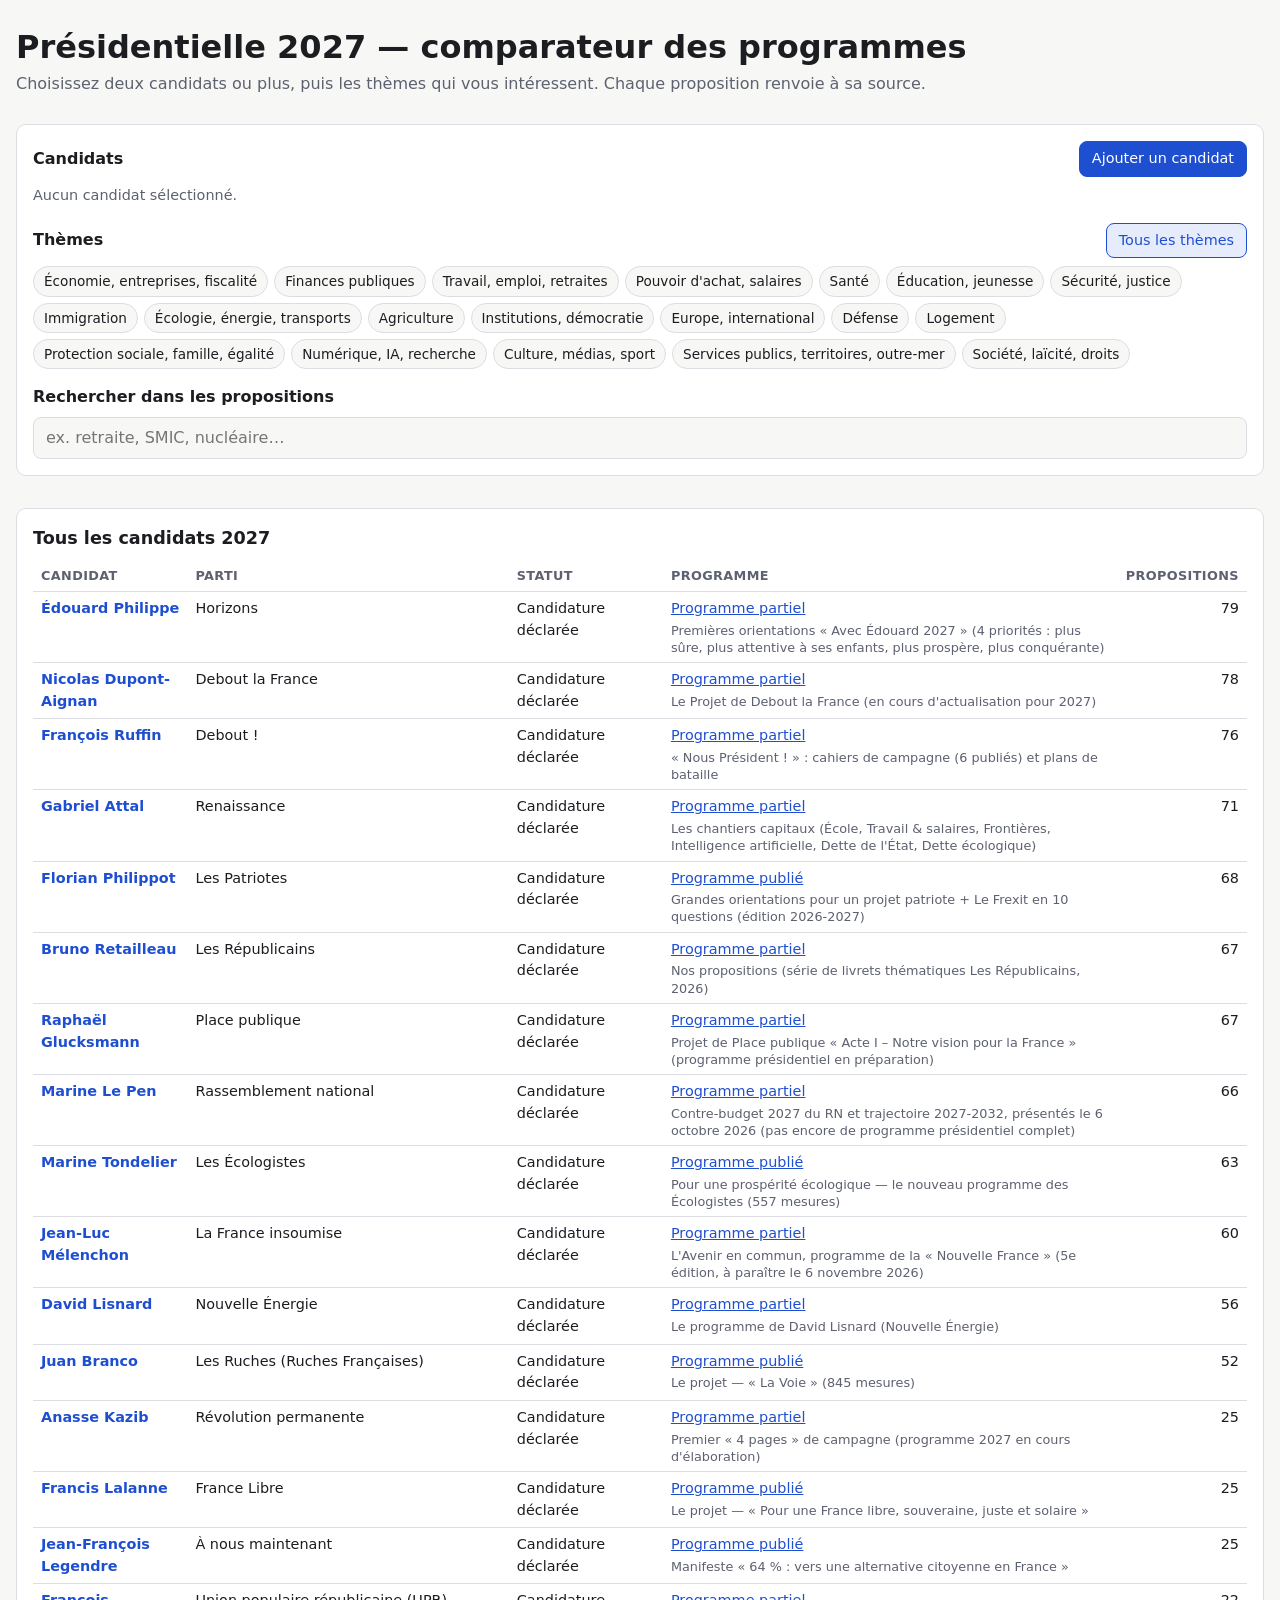
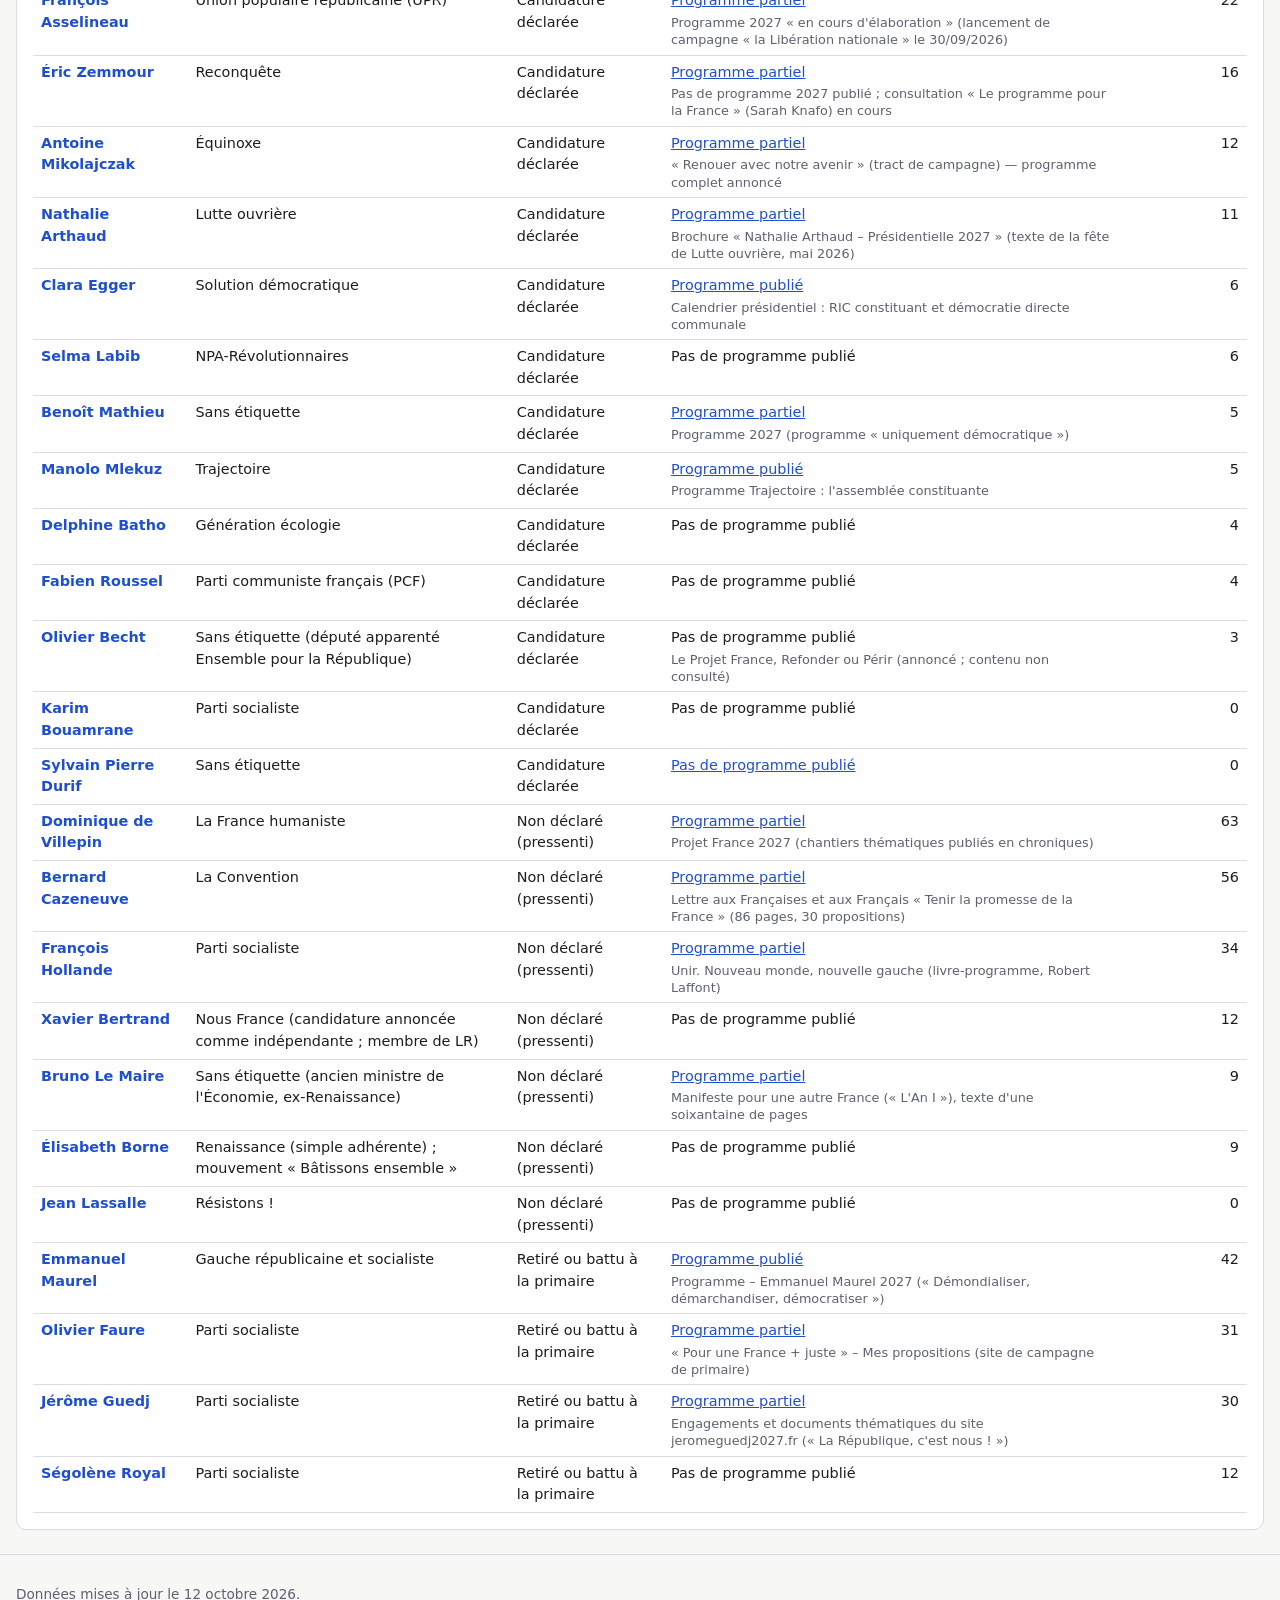
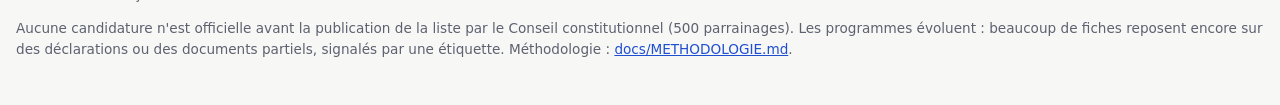
==== index.html @ 2c22872b "Comparateur des programmes de la présidentielle 2027 Site statique (index.html, assets/) qui compare" ====
<!doctype html>
<html lang="fr">
<head>
  <meta charset="utf-8">
  <meta name="viewport" content="width=device-width, initial-scale=1">
  <title>Comparateur présidentielle 2027</title>
  <meta name="description" content="Comparez, thème par thème, les propositions des candidats à l'élection présidentielle française de 2027, et leurs programmes de 2022.">
  <link rel="stylesheet" href="assets/style.css">
</head>
<body>
  <header class="site-header">
    <div class="wrap">
      <h1>Présidentielle 2027 — comparateur des programmes</h1>
      <p class="lede">Choisissez deux candidats ou plus, puis les thèmes qui vous intéressent. Chaque proposition renvoie à sa source.</p>
    </div>
  </header>

  <main class="wrap">
    <section class="controls" aria-label="Filtres">
      <div class="control-block">
        <div class="control-head">
          <h2>Candidats</h2>
          <button type="button" id="open-picker" class="btn">Ajouter un candidat</button>
        </div>
        <ul id="selection" class="selection" aria-live="polite"></ul>
        <div id="picker" class="picker" hidden>
          <input type="search" id="picker-search" placeholder="Rechercher un candidat ou un parti" aria-label="Rechercher un candidat">
          <div id="picker-list"></div>
        </div>
      </div>

      <div class="control-block">
        <div class="control-head">
          <h2>Thèmes</h2>
          <button type="button" id="all-themes" class="btn btn-ghost">Tous les thèmes</button>
        </div>
        <div id="themes" class="chips" role="group" aria-label="Thèmes"></div>
      </div>

      <div class="control-block">
        <label for="search" class="h2-like">Rechercher dans les propositions</label>
        <input type="search" id="search" placeholder="ex. retraite, SMIC, nucléaire…">
      </div>
    </section>

    <section id="cards" class="cards" aria-label="Candidats sélectionnés"></section>
    <section id="results" aria-label="Comparatif"></section>
    <section id="overview" aria-label="Vue d'ensemble"></section>
  </main>

  <footer class="site-footer">
    <div class="wrap">
      <p id="data-date"></p>
      <p>Aucune candidature n'est officielle avant la publication de la liste par le Conseil constitutionnel (500 parrainages). Les programmes évoluent : beaucoup de fiches reposent encore sur des déclarations ou des documents partiels, signalés par une étiquette. Méthodologie : <a href="docs/METHODOLOGIE.md">docs/METHODOLOGIE.md</a>.</p>
    </div>
  </footer>

  <script src="assets/app.js"></script>
</body>
</html>
---- assets/style.css ----
:root {
  --bg: #f7f7f5;
  --surface: #ffffff;
  --text: #1c1d21;
  --muted: #5d6170;
  --border: #dcdde2;
  --accent: #1f4fd1;
  --accent-soft: #e6ecfb;
  --warn-soft: #fdf1dc;
  --warn: #8a5a00;
  --radius: 10px;
  color-scheme: light;
}
@media (prefers-color-scheme: dark) {
  :root {
    --bg: #15161a;
    --surface: #1e2026;
    --text: #e9eaee;
    --muted: #a3a7b4;
    --border: #343743;
    --accent: #8fb0ff;
    --accent-soft: #263257;
    --warn-soft: #3a2e17;
    --warn: #f2c26b;
    color-scheme: dark;
  }
}

* { box-sizing: border-box; }
body {
  margin: 0;
  background: var(--bg);
  color: var(--text);
  font: 16px/1.5 system-ui, -apple-system, "Segoe UI", Roboto, sans-serif;
}
a { color: var(--accent); }
.wrap { max-width: 1280px; margin: 0 auto; padding: 0 16px; }

.site-header { padding: 28px 0 12px; }
.site-header h1 { font-size: clamp(1.4rem, 3.5vw, 2rem); margin: 0 0 6px; line-height: 1.2; }
.lede { margin: 0; color: var(--muted); }

h2, .h2-like { font-size: 1rem; font-weight: 650; margin: 0; display: block; }

.controls {
  display: grid;
  gap: 16px;
  background: var(--surface);
  border: 1px solid var(--border);
  border-radius: var(--radius);
  padding: 16px;
  margin: 16px 0;
}
.control-head { display: flex; align-items: center; justify-content: space-between; gap: 8px; margin-bottom: 8px; }
.control-block { min-width: 0; }
.control-block > .h2-like { margin-bottom: 8px; }

input[type="search"] {
  width: 100%;
  font: inherit;
  padding: 8px 12px;
  border: 1px solid var(--border);
  border-radius: 8px;
  background: var(--bg);
  color: var(--text);
}

.btn {
  font: inherit;
  font-size: .9rem;
  padding: 6px 12px;
  border-radius: 8px;
  border: 1px solid var(--accent);
  background: var(--accent);
  color: var(--surface);
  cursor: pointer;
  white-space: nowrap;
}
.btn-ghost { background: transparent; color: var(--accent); }
.btn-ghost[aria-pressed="true"] { background: var(--accent-soft); }
.prog-title {
  display: -webkit-box; -webkit-line-clamp: 2; -webkit-box-orient: vertical; overflow: hidden;
  color: var(--muted); font-size: .8rem; line-height: 1.35; margin-top: 2px;
}

.chips { display: flex; flex-wrap: wrap; gap: 6px; }
.chip {
  font: inherit;
  font-size: .85rem;
  padding: 4px 10px;
  border-radius: 999px;
  border: 1px solid var(--border);
  background: var(--bg);
  color: var(--text);
  cursor: pointer;
}
.chip[aria-pressed="true"] { background: var(--accent-soft); border-color: var(--accent); color: var(--accent); font-weight: 600; }

.selection { list-style: none; margin: 0; padding: 0; display: flex; flex-wrap: wrap; gap: 6px; }
.selection:empty::before { content: "Aucun candidat sélectionné."; color: var(--muted); font-size: .9rem; }
.selection li {
  display: inline-flex; align-items: center; gap: 4px;
  background: var(--accent-soft); color: var(--accent);
  border-radius: 999px; padding: 2px 4px 2px 10px; font-size: .9rem; font-weight: 600;
}
.selection button {
  border: 0; background: transparent; color: inherit; cursor: pointer;
  font-size: 1.1rem; line-height: 1; padding: 2px 6px; border-radius: 999px;
}

.picker { margin-top: 10px; border-top: 1px solid var(--border); padding-top: 10px; }
#picker-list { max-height: 360px; overflow-y: auto; margin-top: 8px; }
.picker-group h3 { font-size: .8rem; text-transform: uppercase; letter-spacing: .04em; color: var(--muted); margin: 12px 0 4px; }
.picker-item {
  display: flex; align-items: baseline; gap: 8px; width: 100%;
  font: inherit; text-align: left; padding: 6px 8px; border: 0; border-radius: 6px;
  background: transparent; color: var(--text); cursor: pointer;
}
.picker-item:hover, .picker-item:focus-visible { background: var(--accent-soft); }
.picker-item[aria-pressed="true"] { font-weight: 650; color: var(--accent); }
.picker-item small { color: var(--muted); }

.cards { display: grid; grid-template-columns: repeat(auto-fill, minmax(260px, 1fr)); gap: 12px; margin-bottom: 16px; }
.card { background: var(--surface); border: 1px solid var(--border); border-radius: var(--radius); padding: 14px; }
.card h3 { margin: 0; font-size: 1.05rem; }
.card .meta { color: var(--muted); font-size: .88rem; margin: 2px 0 8px; }
.card dl { margin: 0; font-size: .88rem; display: grid; grid-template-columns: auto 1fr; gap: 2px 8px; }
.card dt { color: var(--muted); }
.card dd { margin: 0; }
.card details { margin-top: 8px; font-size: .85rem; color: var(--muted); }
.card summary { cursor: pointer; color: var(--accent); }

.badge { display: inline-block; font-size: .72rem; font-weight: 600; padding: 1px 7px; border-radius: 999px; vertical-align: middle; }
.badge-year { background: var(--accent-soft); color: var(--accent); }
.badge-nature { background: var(--warn-soft); color: var(--warn); }

.theme-section { margin-bottom: 20px; }
.theme-section > h2 { font-size: 1.15rem; margin: 0 0 8px; padding-top: 8px; }
.theme-scroll { overflow-x: auto; }
.theme-grid { display: grid; gap: 12px; grid-template-columns: repeat(var(--n), minmax(240px, 1fr)); }
.col { background: var(--surface); border: 1px solid var(--border); border-radius: var(--radius); padding: 12px; min-width: 0; }
.col-head { font-weight: 650; font-size: .92rem; border-bottom: 1px solid var(--border); padding-bottom: 6px; margin-bottom: 8px; }
.col ul { list-style: none; margin: 0; padding: 0; display: grid; gap: 10px; }
.prop-title { font-weight: 600; font-size: .93rem; }
.prop-detail { font-size: .87rem; color: var(--muted); margin: 2px 0 0; }
.prop-meta { font-size: .78rem; margin-top: 2px; display: flex; gap: 8px; align-items: center; flex-wrap: wrap; }
.empty { color: var(--muted); font-size: .88rem; font-style: italic; }
mark { background: #ffe58a; color: #1c1d21; border-radius: 2px; }

.overview { background: var(--surface); border: 1px solid var(--border); border-radius: var(--radius); padding: 16px; margin-bottom: 24px; }
.overview h2 { font-size: 1.1rem; margin-bottom: 8px; }
.table-scroll { overflow-x: auto; }
table { border-collapse: collapse; width: 100%; font-size: .9rem; }
th, td { text-align: left; padding: 6px 8px; border-bottom: 1px solid var(--border); vertical-align: top; }
th { color: var(--muted); font-weight: 600; font-size: .8rem; text-transform: uppercase; letter-spacing: .03em; }
td button { font: inherit; border: 0; background: none; padding: 0; color: var(--accent); cursor: pointer; text-align: left; font-weight: 600; }
td.num { text-align: right; font-variant-numeric: tabular-nums; }

@media (max-width: 640px) {
  .chips { flex-wrap: nowrap; overflow-x: auto; padding-bottom: 4px; scrollbar-width: thin; }
  .chip { flex: none; }
  .theme-scroll { scroll-snap-type: x mandatory; margin: 0 -16px; padding: 0 16px; scroll-padding: 0 16px; }
  .theme-grid { grid-template-columns: repeat(var(--n), 82vw); }
  .theme-grid > .col { scroll-snap-align: start; }
}

.site-footer { border-top: 1px solid var(--border); color: var(--muted); font-size: .85rem; padding: 16px 0 32px; margin-top: 24px; }
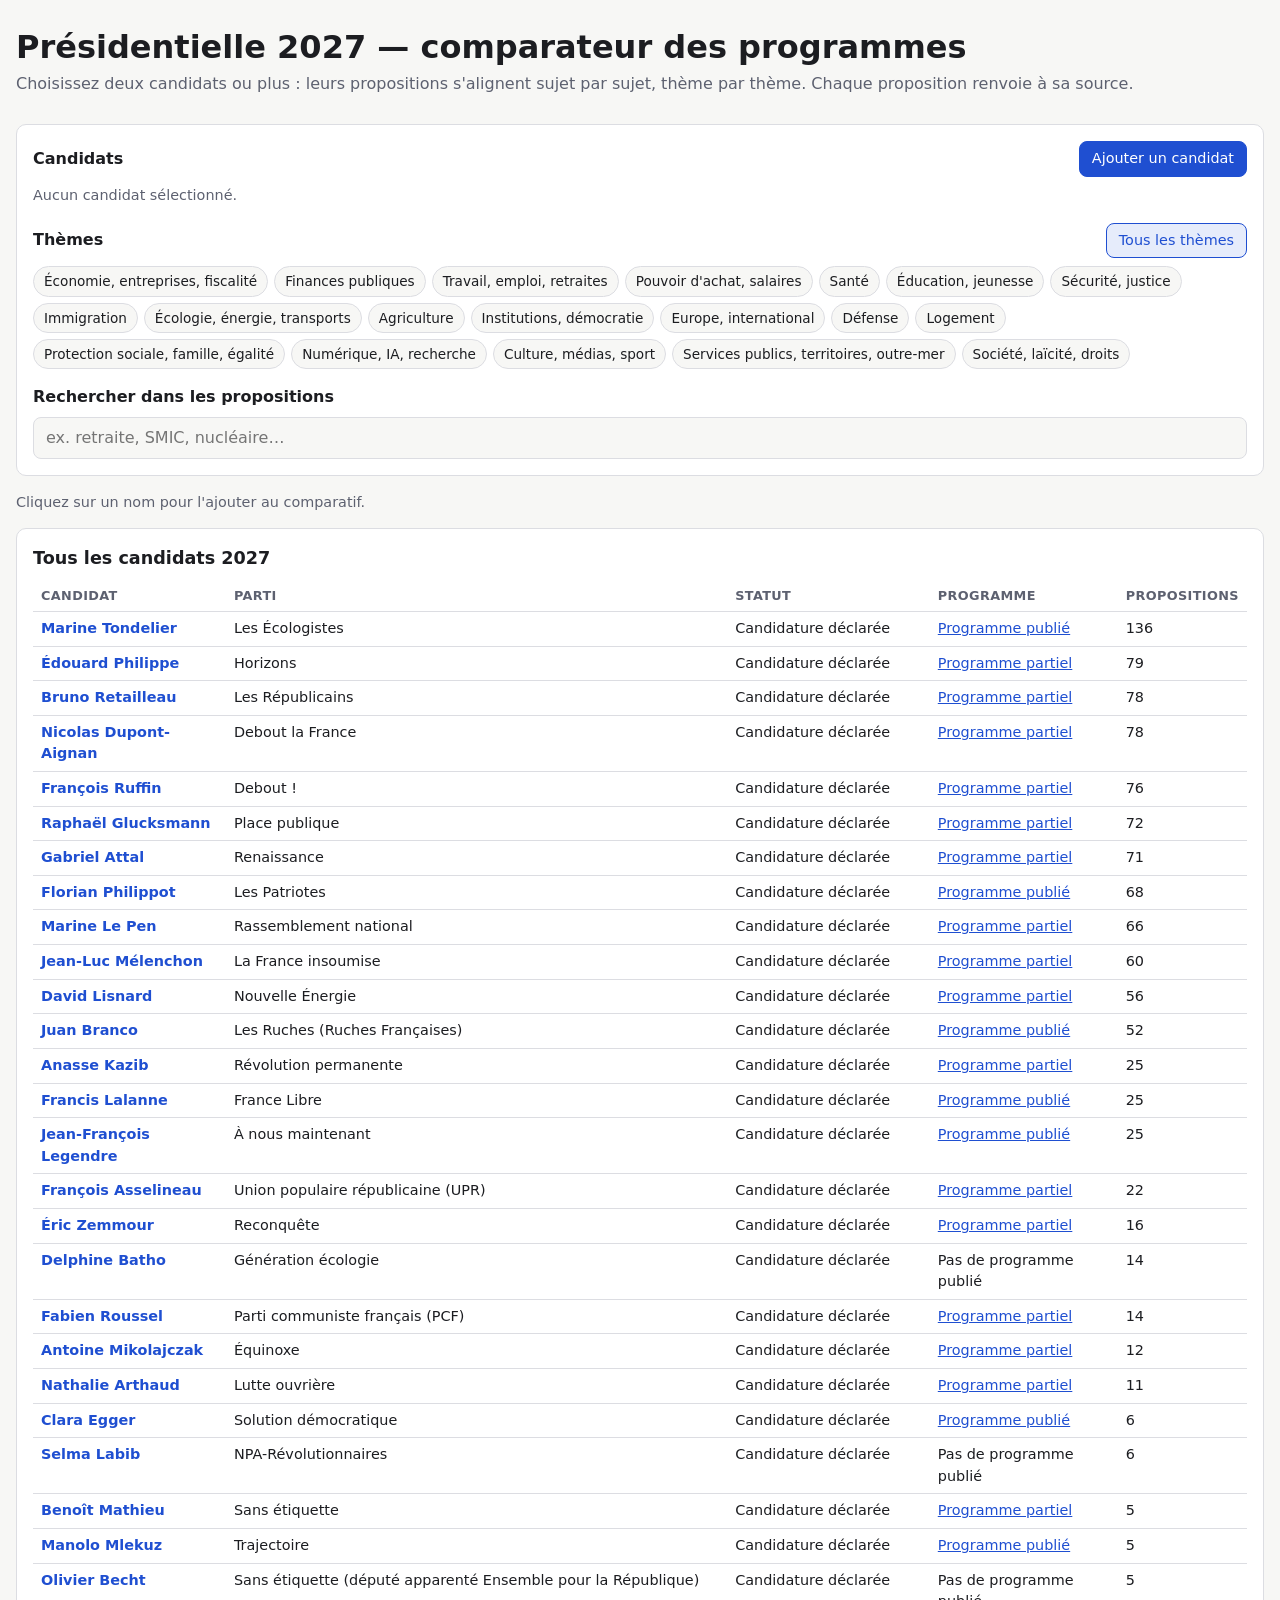
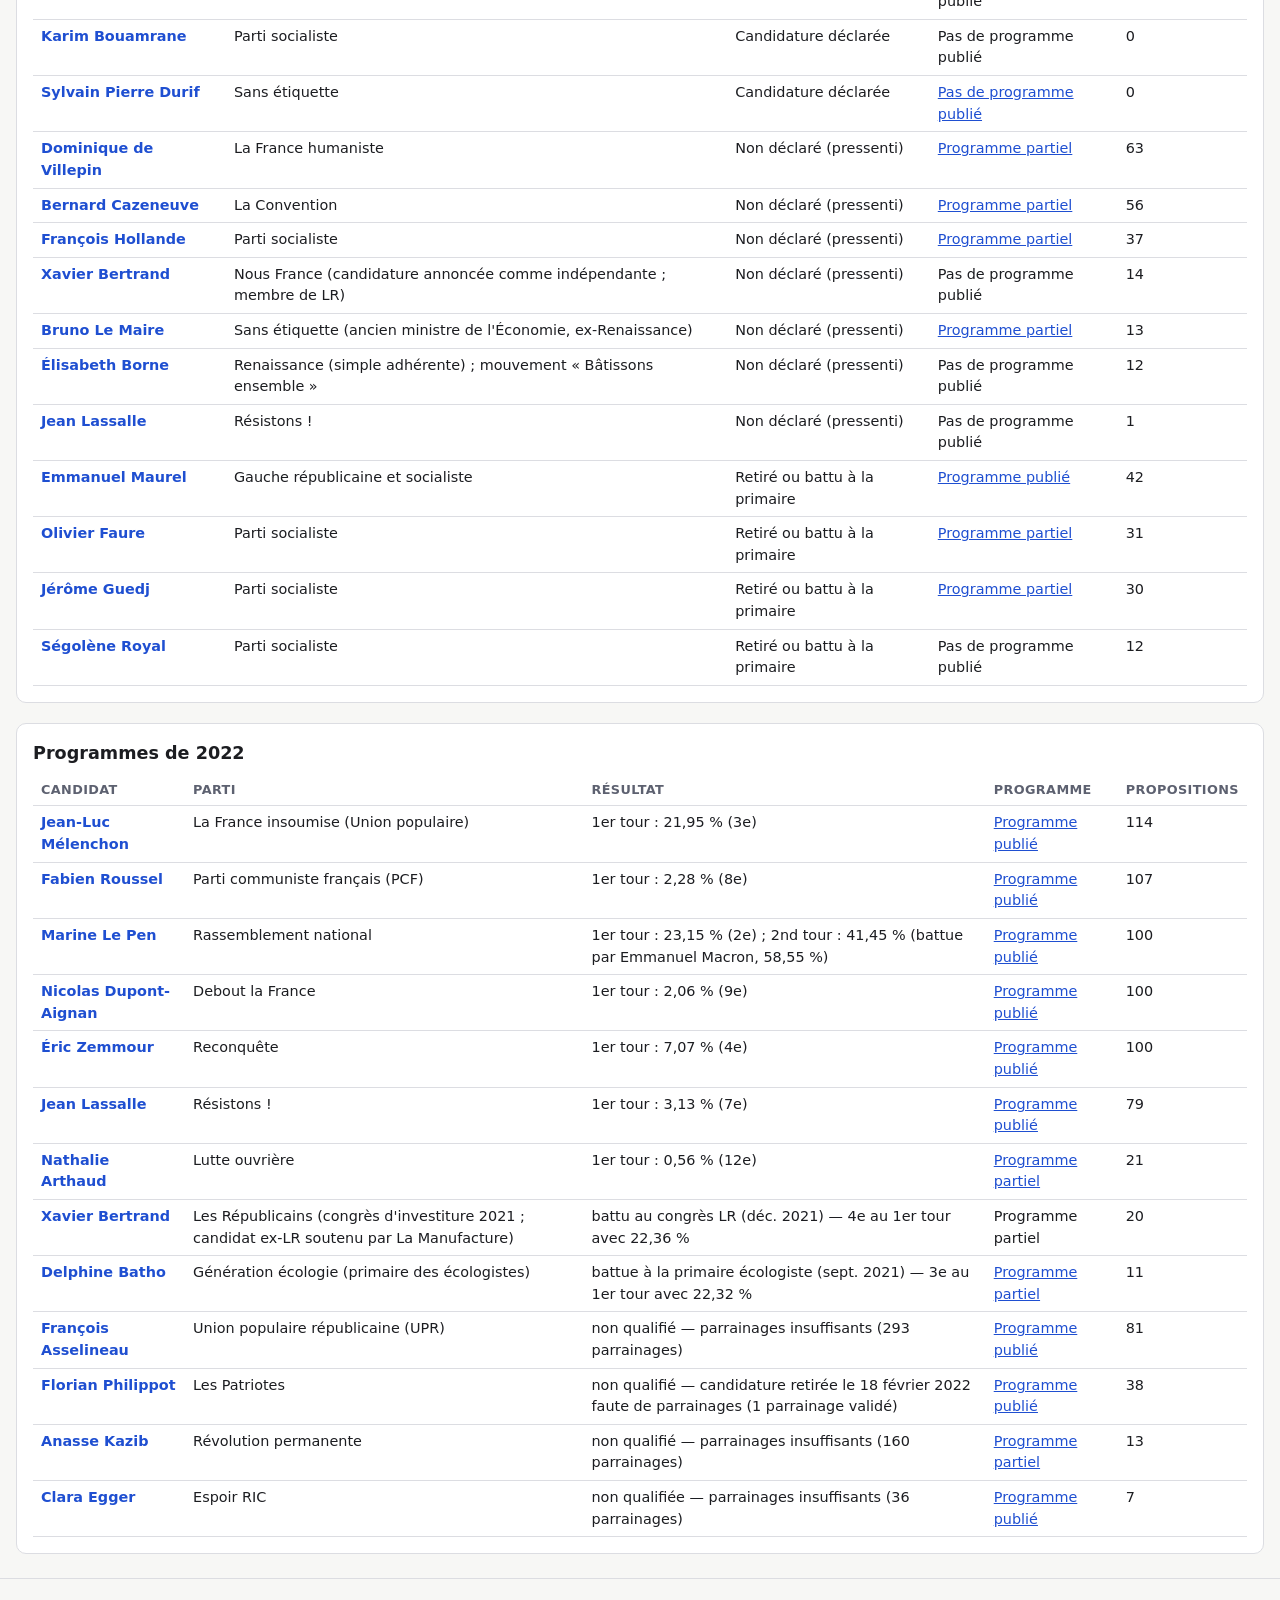
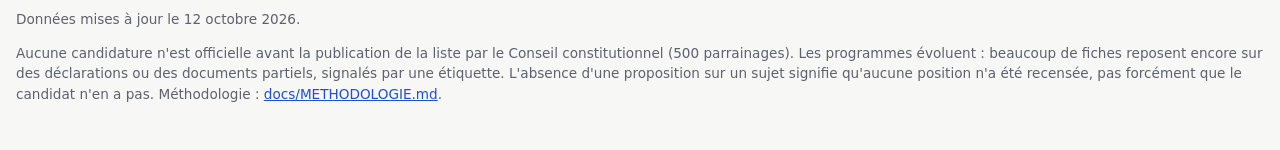
==== commit 71dc495b: "Comparatif sujet par sujet : une ligne par sujet, une colonne par candidat - data/themes.json : 19 t" ====
--- a/index.html
+++ b/index.html
@@ -4,14 +4,14 @@
   <meta charset="utf-8">
   <meta name="viewport" content="width=device-width, initial-scale=1">
   <title>Comparateur présidentielle 2027</title>
-  <meta name="description" content="Comparez, thème par thème, les propositions des candidats à l'élection présidentielle française de 2027, et leurs programmes de 2022.">
+  <meta name="description" content="Comparez, sujet par sujet, les propositions des candidats à l'élection présidentielle française de 2027, et leurs programmes de 2022.">
   <link rel="stylesheet" href="assets/style.css">
 </head>
 <body>
   <header class="site-header">
     <div class="wrap">
       <h1>Présidentielle 2027 — comparateur des programmes</h1>
-      <p class="lede">Choisissez deux candidats ou plus, puis les thèmes qui vous intéressent. Chaque proposition renvoie à sa source.</p>
+      <p class="lede">Choisissez deux candidats ou plus : leurs propositions s'alignent sujet par sujet, thème par thème. Chaque proposition renvoie à sa source.</p>
     </div>
   </header>
 
@@ -43,15 +43,19 @@
       </div>
     </section>
 
-    <section id="cards" class="cards" aria-label="Candidats sélectionnés"></section>
-    <section id="results" aria-label="Comparatif"></section>
+    <section id="compare" aria-label="Comparatif" hidden>
+      <div id="compare-head" class="compare-head"></div>
+      <div id="synthese"></div>
+      <div id="results"></div>
+    </section>
+
     <section id="overview" aria-label="Vue d'ensemble"></section>
   </main>
 
   <footer class="site-footer">
     <div class="wrap">
       <p id="data-date"></p>
-      <p>Aucune candidature n'est officielle avant la publication de la liste par le Conseil constitutionnel (500 parrainages). Les programmes évoluent : beaucoup de fiches reposent encore sur des déclarations ou des documents partiels, signalés par une étiquette. Méthodologie : <a href="docs/METHODOLOGIE.md">docs/METHODOLOGIE.md</a>.</p>
+      <p>Aucune candidature n'est officielle avant la publication de la liste par le Conseil constitutionnel (500 parrainages). Les programmes évoluent : beaucoup de fiches reposent encore sur des déclarations ou des documents partiels, signalés par une étiquette. L'absence d'une proposition sur un sujet signifie qu'aucune position n'a été recensée, pas forcément que le candidat n'en a pas. Méthodologie : <a href="docs/METHODOLOGIE.md">docs/METHODOLOGIE.md</a>.</p>
     </div>
   </footer>
 
--- a/assets/style.css
+++ b/assets/style.css
@@ -79,7 +79,7 @@
 .btn-ghost { background: transparent; color: var(--accent); }
 .btn-ghost[aria-pressed="true"] { background: var(--accent-soft); }
 .prog-title {
-  display: -webkit-box; -webkit-line-clamp: 2; -webkit-box-orient: vertical; overflow: hidden;
+  display: -webkit-box; max-width: 32ch; -webkit-line-clamp: 2; -webkit-box-orient: vertical; overflow: hidden;
   color: var(--muted); font-size: .8rem; line-height: 1.35; margin-top: 2px;
 }
 
@@ -120,48 +120,74 @@
 .picker-item[aria-pressed="true"] { font-weight: 650; color: var(--accent); }
 .picker-item small { color: var(--muted); }
 
-.cards { display: grid; grid-template-columns: repeat(auto-fill, minmax(260px, 1fr)); gap: 12px; margin-bottom: 16px; }
-.card { background: var(--surface); border: 1px solid var(--border); border-radius: var(--radius); padding: 14px; }
-.card h3 { margin: 0; font-size: 1.05rem; }
-.card .meta { color: var(--muted); font-size: .88rem; margin: 2px 0 8px; }
-.card dl { margin: 0; font-size: .88rem; display: grid; grid-template-columns: auto 1fr; gap: 2px 8px; }
-.card dt { color: var(--muted); }
-.card dd { margin: 0; }
-.card details { margin-top: 8px; font-size: .85rem; color: var(--muted); }
-.card summary { cursor: pointer; color: var(--accent); }
-
 .badge { display: inline-block; font-size: .72rem; font-weight: 600; padding: 1px 7px; border-radius: 999px; vertical-align: middle; }
-.badge-year { background: var(--accent-soft); color: var(--accent); }
 .badge-nature { background: var(--warn-soft); color: var(--warn); }
-
-.theme-section { margin-bottom: 20px; }
-.theme-section > h2 { font-size: 1.15rem; margin: 0 0 8px; padding-top: 8px; }
-.theme-scroll { overflow-x: auto; }
-.theme-grid { display: grid; gap: 12px; grid-template-columns: repeat(var(--n), minmax(240px, 1fr)); }
-.col { background: var(--surface); border: 1px solid var(--border); border-radius: var(--radius); padding: 12px; min-width: 0; }
-.col-head { font-weight: 650; font-size: .92rem; border-bottom: 1px solid var(--border); padding-bottom: 6px; margin-bottom: 8px; }
-.col ul { list-style: none; margin: 0; padding: 0; display: grid; gap: 10px; }
-.prop-title { font-weight: 600; font-size: .93rem; }
-.prop-detail { font-size: .87rem; color: var(--muted); margin: 2px 0 0; }
-.prop-meta { font-size: .78rem; margin-top: 2px; display: flex; gap: 8px; align-items: center; flex-wrap: wrap; }
-.empty { color: var(--muted); font-size: .88rem; font-style: italic; }
+.empty, .hint { color: var(--muted); font-size: .9rem; }
+.empty { font-style: italic; }
 mark { background: #ffe58a; color: #1c1d21; border-radius: 2px; }
 
-.overview { background: var(--surface); border: 1px solid var(--border); border-radius: var(--radius); padding: 16px; margin-bottom: 24px; }
-.overview h2 { font-size: 1.1rem; margin-bottom: 8px; }
+/* ---------- tableaux ---------- */
 .table-scroll { overflow-x: auto; }
 table { border-collapse: collapse; width: 100%; font-size: .9rem; }
 th, td { text-align: left; padding: 6px 8px; border-bottom: 1px solid var(--border); vertical-align: top; }
-th { color: var(--muted); font-weight: 600; font-size: .8rem; text-transform: uppercase; letter-spacing: .03em; }
-td button { font: inherit; border: 0; background: none; padding: 0; color: var(--accent); cursor: pointer; text-align: left; font-weight: 600; }
-td.num { text-align: right; font-variant-numeric: tabular-nums; }
+thead th { color: var(--muted); font-weight: 600; font-size: .8rem; text-transform: uppercase; letter-spacing: .03em; }
+tbody th { font-weight: 600; color: var(--muted); font-size: .85rem; }
+td.num { font-variant-numeric: tabular-nums; }
+button.link { font: inherit; border: 0; background: none; padding: 0; color: var(--accent); cursor: pointer; text-align: left; font-weight: 600; }
+.none { color: var(--muted); }
 
-@media (max-width: 640px) {
+.overview, .synthese { background: var(--surface); border: 1px solid var(--border); border-radius: var(--radius); padding: 16px; margin-bottom: 20px; }
+.overview h2, .synthese h2 { font-size: 1.1rem; margin-bottom: 8px; }
+.synthese details { font-size: .82rem; color: var(--muted); }
+.synthese summary { cursor: pointer; color: var(--accent); }
+.synthese thead th { color: var(--text); text-transform: none; letter-spacing: 0; font-size: .92rem; }
+.synthese .counts th a { color: var(--text); font-weight: 500; }
+.synthese .counts td { font-weight: 600; }
+.synthese .subhead th { padding-top: 16px; color: var(--text); }
+.btn-small { font-size: .8rem; padding: 3px 10px; }
+
+/* ---------- comparatif : une ligne par sujet, une colonne par candidat ---------- */
+#compare { --sujet-w: 200px; scroll-margin-top: 8px; }
+.compare-head, .theme-table .row {
+  display: grid;
+  grid-template-columns: var(--sujet-w) repeat(var(--n), minmax(0, 1fr));
+  gap: 0 16px;
+}
+.compare-head {
+  position: sticky; top: 0; z-index: 2;
+  background: var(--bg);
+  border-bottom: 2px solid var(--text);
+  padding: 10px 0 8px;
+  margin-bottom: 12px;
+}
+.compare-head .corner { color: var(--muted); font-size: .8rem; text-transform: uppercase; letter-spacing: .03em; align-self: end; }
+.head-cell { min-width: 0; }
+.head-cell strong { display: block; font-size: 1rem; line-height: 1.25; }
+.head-cell span { display: block; color: var(--muted); font-size: .8rem; }
+
+.theme-section { margin-bottom: 28px; scroll-margin-top: 80px; }
+.theme-section > h2 { font-size: 1.2rem; margin: 0 0 4px; padding: 8px 0; }
+.theme-table { background: var(--surface); border: 1px solid var(--border); border-radius: var(--radius); padding: 0 14px; }
+.theme-table .row { padding: 12px 0; border-top: 1px solid var(--border); }
+.theme-table .row:first-child { border-top: 0; }
+.sujet { font-weight: 650; font-size: .9rem; color: var(--accent); }
+.cell { min-width: 0; overflow-wrap: anywhere; hyphens: auto; }
+.cell ul { list-style: none; margin: 0; padding: 0; display: grid; gap: 10px; }
+.cell .none { font-size: .82rem; font-style: italic; margin: 0; }
+.prop-title { font-weight: 600; font-size: .92rem; line-height: 1.35; }
+.prop-detail { font-size: .85rem; color: var(--muted); margin: 2px 0 0; }
+.prop-meta { font-size: .76rem; margin-top: 3px; display: flex; gap: 8px; align-items: center; flex-wrap: wrap; color: var(--muted); }
+
+@media (max-width: 720px) {
   .chips { flex-wrap: nowrap; overflow-x: auto; padding-bottom: 4px; scrollbar-width: thin; }
   .chip { flex: none; }
-  .theme-scroll { scroll-snap-type: x mandatory; margin: 0 -16px; padding: 0 16px; scroll-padding: 0 16px; }
-  .theme-grid { grid-template-columns: repeat(var(--n), 82vw); }
-  .theme-grid > .col { scroll-snap-align: start; }
+  .compare-head, .theme-table .row { grid-template-columns: repeat(var(--n), minmax(0, 1fr)); gap: 0 10px; }
+  .compare-head .corner { display: none; }
+  .head-cell strong { font-size: .88rem; }
+  .sujet { grid-column: 1 / -1; margin-bottom: 6px; }
+  .theme-table { padding: 0 10px; }
+  .prop-title { font-size: .85rem; }
+  .prop-detail { font-size: .78rem; }
 }
 
 .site-footer { border-top: 1px solid var(--border); color: var(--muted); font-size: .85rem; padding: 16px 0 32px; margin-top: 24px; }
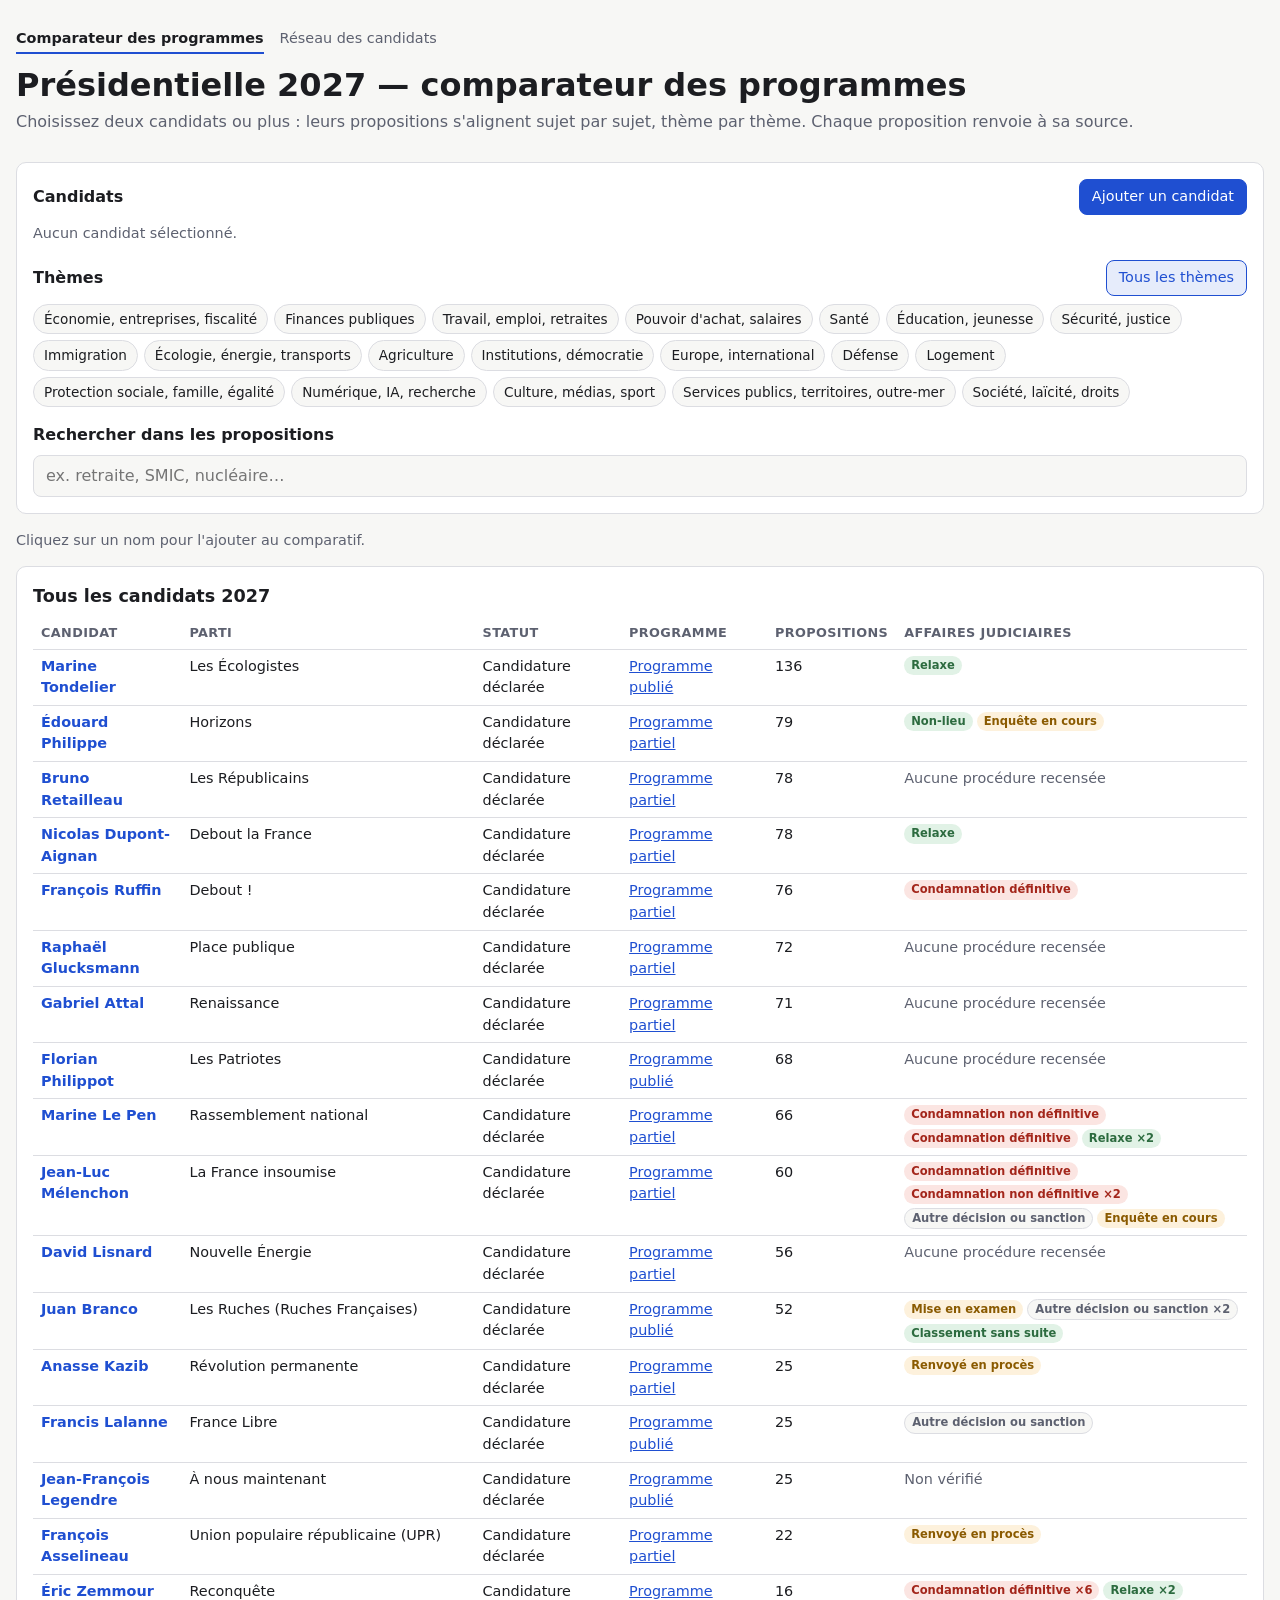
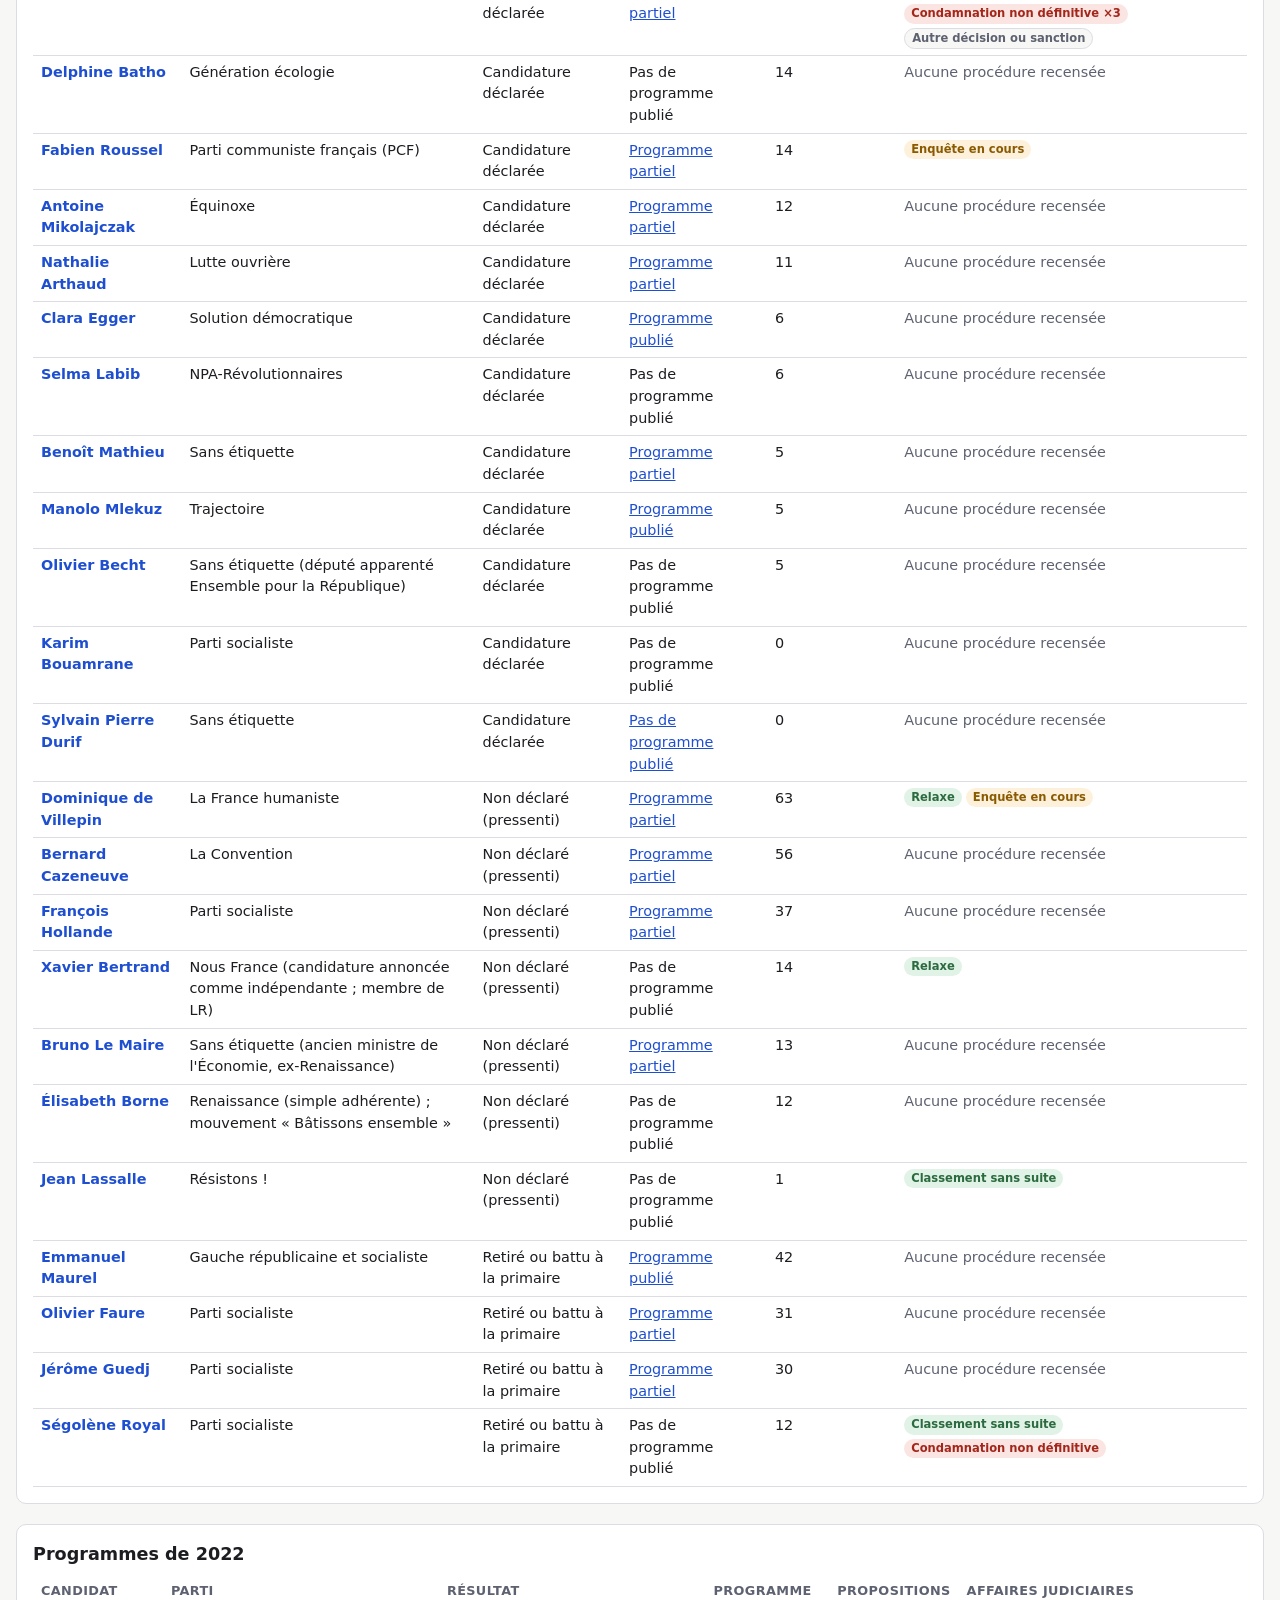
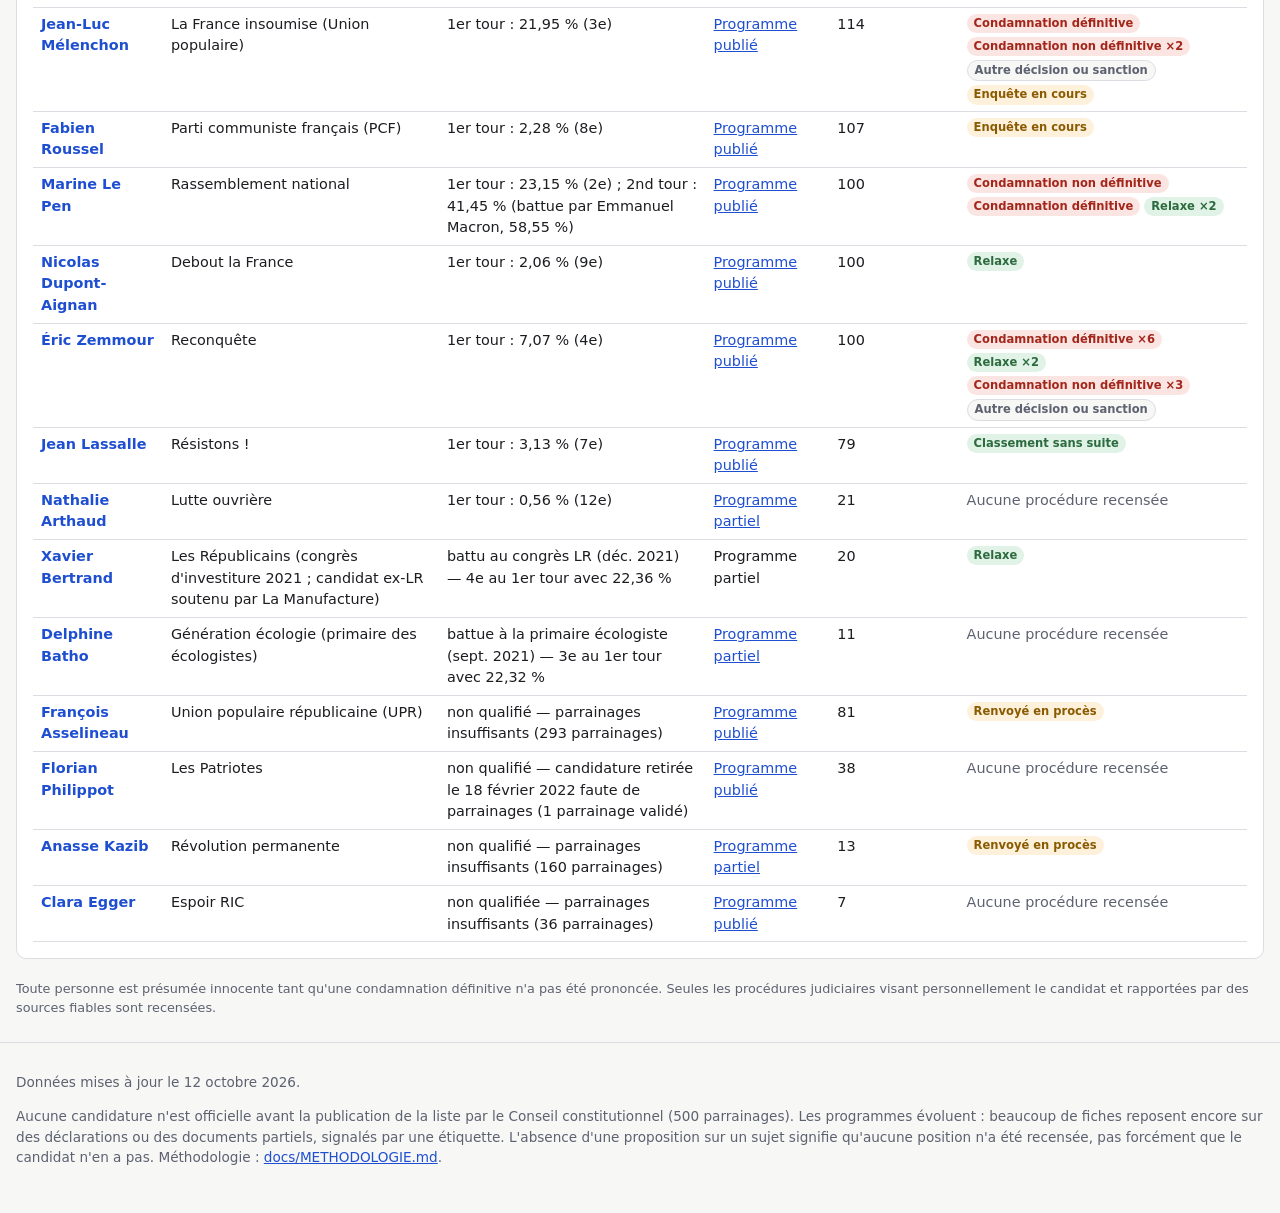
==== commit bb2c3ac9: "Ajoute la page Réseau des candidats (graphe des liens) reseau.html affiche un graphe interactif (D3 " ====
--- a/index.html
+++ b/index.html
@@ -10,6 +10,7 @@
 <body>
   <header class="site-header">
     <div class="wrap">
+      <nav class="site-nav" aria-label="Pages"><a href="index.html" aria-current="page">Comparateur des programmes</a><a href="reseau.html">Réseau des candidats</a></nav>
       <h1>Présidentielle 2027 — comparateur des programmes</h1>
       <p class="lede">Choisissez deux candidats ou plus : leurs propositions s'alignent sujet par sujet, thème par thème. Chaque proposition renvoie à sa source.</p>
     </div>
--- a/assets/style.css
+++ b/assets/style.css
@@ -8,6 +8,14 @@
   --accent-soft: #e6ecfb;
   --warn-soft: #fdf1dc;
   --warn: #8a5a00;
+  --danger: #a3261b;
+  --danger-soft: #fbe5e2;
+  --ok: #2c6b3f;
+  --ok-soft: #e1f2e6;
+  --node-cand: #2a78d6;
+  --node-gouv: #eb6834;
+  --node-org: #1baf7a;
+  --node-perso: #9a9893;
   --radius: 10px;
   color-scheme: light;
 }
@@ -22,6 +30,14 @@
     --accent-soft: #263257;
     --warn-soft: #3a2e17;
     --warn: #f2c26b;
+    --danger: #ff9b8f;
+    --danger-soft: #45201c;
+    --ok: #8fd6a5;
+    --ok-soft: #1d3a26;
+    --node-cand: #3987e5;
+    --node-gouv: #d95926;
+    --node-org: #199e70;
+    --node-perso: #77756f;
     color-scheme: dark;
   }
 }
@@ -122,6 +138,13 @@
 
 .badge { display: inline-block; font-size: .72rem; font-weight: 600; padding: 1px 7px; border-radius: 999px; vertical-align: middle; }
 .badge-nature { background: var(--warn-soft); color: var(--warn); }
+.st-condamne { background: var(--danger-soft); color: var(--danger); }
+.st-encours { background: var(--warn-soft); color: var(--warn); }
+.st-clos { background: var(--ok-soft); color: var(--ok); }
+.st-autre { background: var(--bg); color: var(--muted); border: 1px solid var(--border); }
+.affaires { list-style: none; margin: 8px 0 0; padding: 0; display: grid; gap: 10px; }
+.affaires-sum { display: flex; flex-wrap: wrap; gap: 4px; align-items: center; }
+.presomption { color: var(--muted); font-size: .8rem; margin: 10px 0 0; }
 .empty, .hint { color: var(--muted); font-size: .9rem; }
 .empty { font-style: italic; }
 mark { background: #ffe58a; color: #1c1d21; border-radius: 2px; }
@@ -190,4 +213,50 @@
   .prop-detail { font-size: .78rem; }
 }
 
+/* ---------- navigation ---------- */
+.site-nav { display: flex; flex-wrap: wrap; gap: 4px 16px; font-size: .9rem; margin-bottom: 12px; }
+.site-nav a { color: var(--muted); text-decoration: none; padding-bottom: 2px; border-bottom: 2px solid transparent; }
+.site-nav a[aria-current="page"] { color: var(--text); border-bottom-color: var(--accent); font-weight: 600; }
+
+/* ---------- page Réseau ---------- */
+.path-form { display: flex; flex-wrap: wrap; gap: 8px; }
+.path-form input { flex: 1 1 200px; min-width: 0; font: inherit; padding: 8px 12px; border: 1px solid var(--border); border-radius: 8px; background: var(--bg); color: var(--text); }
+.network { display: grid; grid-template-columns: minmax(0, 1fr) 340px; gap: 16px; margin-bottom: 24px; }
+.graph-box { position: relative; background: var(--surface); border: 1px solid var(--border); border-radius: var(--radius); overflow: hidden; min-width: 0; }
+#graph { display: block; width: 100%; height: 72vh; min-height: 460px; cursor: grab; touch-action: none; }
+.graph-tools { position: absolute; top: 10px; right: 10px; display: flex; gap: 6px; }
+.graph-tools .btn { background: var(--surface); }
+.legend { list-style: none; margin: 0; padding: 8px 12px; display: flex; flex-wrap: wrap; gap: 4px 14px; font-size: .78rem; color: var(--muted); border-top: 1px solid var(--border); }
+.legend li { display: inline-flex; align-items: center; gap: 6px; }
+.node { cursor: pointer; }
+.node > * { stroke: var(--surface); stroke-width: 2px; }
+.n-cand, .n-cand > * { fill: var(--node-cand); }
+.n-gouv, .n-gouv > * { fill: var(--node-gouv); }
+.n-org, .n-org > * { fill: var(--node-org); }
+.n-perso, .n-perso > * { fill: var(--node-perso); }
+.node.selected > * { stroke: var(--text); stroke-width: 3px; }
+.link { stroke-linecap: round; }
+.l-parcours { stroke: var(--border); stroke-width: 1.2px; }
+.l-relation { stroke: var(--muted); stroke-width: 2px; }
+.l-nomination { stroke-dasharray: 2 4; }
+.l-conflit { stroke-dasharray: 7 5; }
+.link.hl { stroke: var(--text); stroke-width: 2.5px; }
+.dim { opacity: .12; }
+.label { font-size: 11px; fill: var(--text); text-anchor: middle; pointer-events: none; paint-order: stroke; stroke: var(--surface); stroke-width: 3px; stroke-linejoin: round; }
+.label-gouv, .label-org { font-size: 10px; fill: var(--muted); }
+.label-cand { font-weight: 600; }
+.tooltip { position: absolute; z-index: 3; max-width: 260px; background: var(--surface); border: 1px solid var(--border); border-radius: 8px; padding: 8px 10px; font-size: .8rem; box-shadow: 0 4px 16px rgba(0,0,0,.12); pointer-events: none; }
+.panel { background: var(--surface); border: 1px solid var(--border); border-radius: var(--radius); padding: 16px; max-height: calc(72vh + 40px); overflow-y: auto; font-size: .9rem; }
+.panel h2 { font-size: 1.15rem; margin-bottom: 2px; }
+.panel h3 { font-size: .85rem; text-transform: uppercase; letter-spacing: .03em; color: var(--muted); margin: 16px 0 6px; }
+.panel-list { margin: 0; padding-left: 18px; display: grid; gap: 8px; }
+.panel .link { font-weight: 600; }
+.rel-type { font-size: .72rem; font-weight: 600; text-transform: uppercase; letter-spacing: .03em; color: var(--muted); }
+.src { font-size: .78rem; }
+@media (max-width: 900px) {
+  .network { grid-template-columns: 1fr; }
+  #graph { height: 60vh; min-height: 380px; }
+  .panel { max-height: none; }
+}
+
 .site-footer { border-top: 1px solid var(--border); color: var(--muted); font-size: .85rem; padding: 16px 0 32px; margin-top: 24px; }
